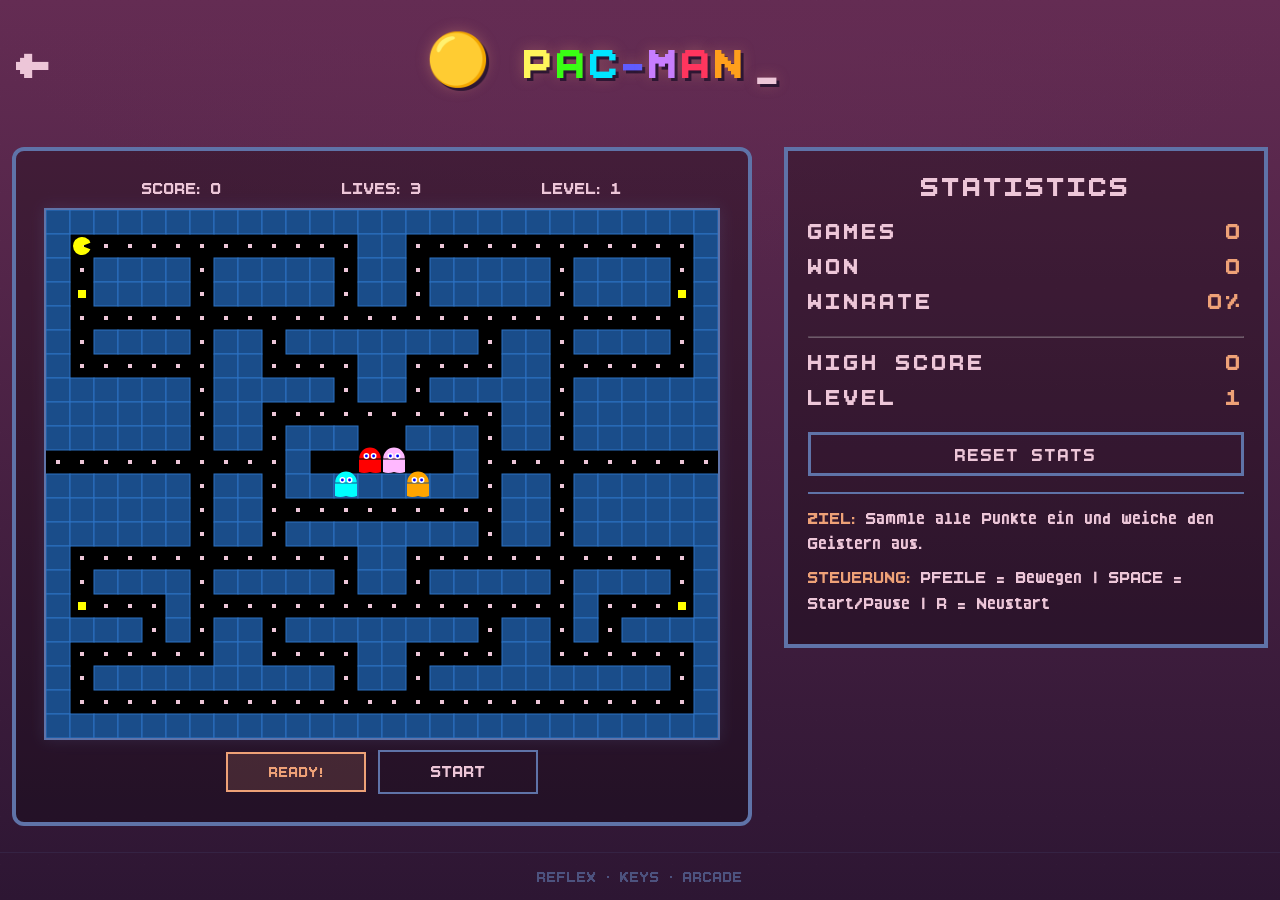
==== PacMan/PAC-MAN.html @ 53ac1c28 "Add files via upload" ====
<!DOCTYPE html>
<html lang="de">
<head>
  <meta charset="UTF-8">
  <title>PAC-MAN · Pixel Arcade</title>
  <meta name="viewport" content="width=device-width, initial-scale=1.0">
  <link rel="stylesheet" href="PAC-MAN.css">
</head>

<body>
  <div class="bg-grid"></div>

  <header class="topbar">
    <a href="../Startside/index.html" class="nav-back">←</a>
    <div class="console-container hover-zone">
      <span id="text"></span>
      <span class="console-underscore"></span>
      <span id="nextText" class="hidden-btn">⟳</span>
    </div>
  </header>

  <main class="pacman-home">
    <div class="pacman-wrapper">

      <!-- 🔥 DER KASTEN (DAS SOLL LEUCHTEN) -->
      <!-- JS greift auf .game-wrapper -->
      <section class="game-panel game-wrapper ms-panel">
        <div class="game-container">

          <!-- HEADER -->
          <div class="game-header">
            <span id="score-display">SCORE: <span id="score">0</span></span>
            <span id="lives-display">LIVES: <span id="lives">3</span></span>
            <span id="level-display">LEVEL: <span id="level">1</span></span>
          </div>

          <!-- ❌ NICHT animiert -->
          <!-- NUR Spielfeld -->
          <div class="game-field">
            <canvas id="gameCanvas"></canvas>
          </div>

          <!-- FOOTER -->
        <div class="game-footer">
        <span id="message" class="message">READY!</span>
        <button id="start-btn" class="start-btn">START</button>
        <button id="restart-btn" class="restart-btn hidden">RESTART</button>
        </div>


        </div>
      </section>

      <!-- STATS -->
      <aside class="record-panel">
        <h3>STATISTICS</h3>
        <div class="stat"><span>GAMES</span><span class="value" id="stat-games">0</span></div>
        <div class="stat"><span>WON</span><span class="value" id="stat-won">0</span></div>
        <div class="stat"><span>WINRATE</span><span class="value" id="stat-rate">0%</span></div>
        <hr style="margin:12px 0; opacity:.3">
        <div class="stat"><span>HIGH SCORE</span><span class="value" id="stat-high">0</span></div>
        <div class="stat"><span>LEVEL</span><span class="value" id="stat-level">1</span></div>
        <button id="reset-stats" class="restart-btn">RESET STATS</button>

        <div class="info-box">
          <p><strong>ZIEL:</strong> Sammle alle Punkte ein und weiche den Geistern aus.</p>
          <p><strong>STEUERUNG:</strong> PFEILE = Bewegen | SPACE = Start/Pause | R = Neustart</p>
        </div>
      </aside>

    </div>
  </main>

  <footer class="controls-footer controls-centered">
    <span>REFLEX · KEYS · ARCADE</span>
  </footer>

  <script src="PAC-MAN.js"></script>
</body>
</html>
---- PacMan/PAC-MAN.css ----
@font-face {
  font-family: "PixelGame";
  src: url("../fonts/BoldPixels.otf") format("opentype");
}

/* ================= COLORS ================= */
:root {
  --bg-dark: #2d1633;
  --bg-mid: #642c53;
  --warm: #eea177;
  --soft: #edc6d8;
  --cool: #5f73a8;
  --pacman-yellow: #ffff00;
  --ghost-red: #ff0000;
  --ghost-pink: #ffb8ff;
  --ghost-cyan: #00ffff;
  --ghost-orange: #ffa500;
}

/* ================= RESET ================= */
* {
  margin: 0;
  padding: 0;
  box-sizing: border-box;
  caret-color: transparent;
}

html, body {
  height: 100%;
  font-size: 1.35rem;
}

.hidden {
  display: none;
}

/* ================= ANIMATIONS ================= */
/* Grundzustand */
.game-wrapper {
  border: 3px solid rgba(255,255,255,.2);
  border-radius: 12px;
}

/* WIN */
.game-wrapper.win {
  animation: winPulse 1.2s ease-out;
  border-color: #4dff88;
  box-shadow: 0 0 30px rgba(77,255,136,.6);
}

@keyframes winPulse {
  0%   { transform: scale(1); }
  50%  { transform: scale(1.04); }
  100% { transform: scale(1); }
}

/* LOSE */
.game-wrapper.lose {
  animation: loseShake .6s ease;
  border-color: #ff4d4d;
  box-shadow: 0 0 30px rgba(255,77,77,.6);
}

@keyframes loseShake {
  0% { transform: translateX(0); }
  20% { transform: translateX(-6px); }
  40% { transform: translateX(6px); }
  60% { transform: translateX(-4px); }
  80% { transform: translateX(4px); }
  100% { transform: translateX(0); }
}



/* ================= BODY ================= */
body {
  font-family: "PixelGame", system-ui, sans-serif;
  background:
    radial-gradient(1200px 600px at 50% -10%, var(--bg-mid), transparent 60%),
    linear-gradient(180deg, var(--bg-mid), var(--bg-dark));
  color: var(--soft);
  overflow: hidden;
  display: flex;
  flex-direction: column;
}

/* ================= BACKGROUND GRID ================= */
.bg-grid {
  position: fixed;
  inset: 0;
  background:
    linear-gradient(rgba(255,255,255,.05) 1px, transparent 1px),
    linear-gradient(90deg, rgba(255,255,255,.05) 1px, transparent 1px);
  background-size: 48px 48px;
  opacity: .14;
  pointer-events: none;
  z-index: 0;
}

/* ================= HEADER ================= */
.topbar {
  position: relative;
  height: 120px;
  display: flex;
  align-items: center;
  justify-content: center;
  z-index: 10;
}

.nav-back {
  position: absolute;
  left: 16px;
  font-size: 3rem;
  color: var(--soft);
  text-decoration: none;
  transition: transform .2s ease, color .2s ease;
}

.nav-back:hover {
  color: var(--warm);
  transform: translateX(-4px);
}

.console-container {
  display: inline-flex;
  align-items: center;
  font-size: clamp(1.8rem, 4vw, 3rem);
  letter-spacing: 4px;
  text-shadow:
    3px 3px 0 var(--bg-dark),
    0 0 14px rgba(238,161,119,.35);
}

.console-underscore {
  margin-left: 6px;
  animation: blink 1s infinite;
}

@keyframes blink {
  0%, 50% { opacity: 1; }
  51%, 100% { opacity: 0; }
}

/* ================= CHARACTER ANIMATION ================= */
.char-drop {
  animation: drop 0.3s ease-out;
}

@keyframes drop {
  0% { transform: translateY(-20px); opacity: 0; }
  100% { transform: translateY(0); opacity: 1; }
}

.char-final {
  animation: glow 0.4s ease-out;
}

@keyframes glow {
  0% { opacity: 0; filter: brightness(1.5); }
  100% { opacity: 1; filter: brightness(1); }
}

/* ================= RELOAD ICON ================= */
.hidden-btn {
  margin-left: 18px;
  font-size: 2.3rem;
  margin-top: 30px;
  opacity: 0;
  cursor: pointer;
  transition: opacity .2s ease, transform .9s ease;
}

.hover-zone:hover .hidden-btn {
  opacity: .6;
}

.hidden-btn:hover {
  opacity: 1;
  transform: rotate(360deg);
}

/* ================= MAIN ================= */
.pacman-home {
  flex: 1;
  display: flex;
  align-items: center;
  justify-content: center;
  padding: 12px;
  z-index: 5;
  width: 100%;
  min-height: 0;
  overflow: auto;
}

.game-container {
  display: flex;
  flex-direction: column;
  align-items: center;
  gap: 10px;
}

.pacman-wrapper {
  display: flex;
  align-items: flex-start;
  gap: 32px;
}

/* ================= PANEL ================= */
.game-panel {
  border: 4px solid var(--cool);
  padding: 28px;
  background: rgba(0,0,0,.28);
}
.game-header {
  display: flex;
  justify-content: space-around;
  gap: 24px;
  width: 100%;
  max-width: 600px;
  font-size: 0.85rem;
  letter-spacing: 1px;
  text-align: center;
  padding: 0 12px;
}

.game-header span {
  flex: 1;
  color: var(--soft);
  white-space: nowrap;
}

#score-display, #lives-display, #level-display {
  font-weight: bold;
}

/* ================= CANVAS ================= */
#gameCanvas {
  background: #000;
  border: 2px solid var(--cool);
  display: block;
  image-rendering: pixelated;
  image-rendering: crisp-edges;
  max-width: 98vw;
  max-height: calc(100vh - 280px);
  width: auto;
  height: auto;
  box-shadow: 0 0 14px rgba(95,115,168,.2);
}

/* ================= GAME FOOTER ================= */
.game-footer {
  display: flex;
  align-items: center;
  justify-content: center;
  gap: 12px;
  width: 100%;
  flex-wrap: wrap;
}

.message {
  padding: 10px 20px;
  background: rgba(238,161,119,.15);
  border: 2px solid var(--warm);
  text-align: center;
  font-size: 0.75rem;
  color: var(--warm);
  letter-spacing: 1px;
  min-width: 140px;
  height: 40px;
  display: flex;
  align-items: center;
  justify-content: center;
  animation: pulse 1s infinite;
  white-space: nowrap;
}

@keyframes pulse {
  0%, 100% { opacity: 1; }
  50% { opacity: 0.6; }
}

/* ================= START BUTTON ================= */
.start-btn {
  background: transparent;
  border: 2px solid var(--cool);
  color: var(--soft);
  font-family: inherit;
  font-size: 0.85rem;
  padding: 10px 20px;
  height: 44px;
  min-width: 160px;
  cursor: pointer;
  letter-spacing: 1px;
  transition: transform .25s ease, background .25s ease, box-shadow .25s ease;
  white-space: nowrap;
  display: flex;
  align-items: center;
  justify-content: center;
}

.start-btn:hover {
  background: rgba(238,161,119,.15);
  box-shadow: 0 0 12px rgba(238,161,119,.35);
  transform: scale(1.05);
}

.start-btn:active {
  transform: scale(0.95);
}

/* ================= WIN/LOSS ANIMATIONS ================= */
.game-container.win {
  animation: winPulse 1.2s ease-out;
}

@keyframes winPulse {
  0% { transform: scale(1); }
  50% { transform: scale(1.04); }
  100% { transform: scale(1); }
}

.game-container.lose {
  animation: loseShake .6s ease;
}

/* ================= STATS ================= */
.record-panel {
  min-width: 240px;
  border: 4px solid var(--cool);
  padding: 20px;
  background: rgba(0,0,0,.28);
  letter-spacing: 3px;
  height: fit-content;
  display: flex;
  flex-direction: column;
}

.record-panel h3 {
  font-size: 1.5rem;
  text-align: center;
  margin-bottom: 16px;
}

.record-panel .stat {
  display: flex;
  justify-content: space-between;
  margin-bottom: 10px;
  font-size: 1.2rem;
}

.record-panel .value {
  color: var(--warm);
}

.restart-btn {
  background: transparent;
  border: 3px solid var(--cool);
  color: var(--soft);
  font-family: inherit;
  font-size: 0.9rem;
  padding: 10px 20px;
  height: 44px;
  min-width: 160px;
  margin-top: 0;
  cursor: pointer;
  transition: background .25s ease, color .25s ease;
  letter-spacing: 2px;
}

/* Make reset-stats full width and consistent inside record panel / info box */
.record-panel .restart-btn,
.info-box .restart-btn {
  width: 100%;
  margin-top: 12px;
  padding: 10px 12px;
  box-sizing: border-box;
}

.restart-btn:hover {
  background: #fff;
  color: #000;
  transform: none;
}

.info-box {
  margin-top: 16px;
  padding-top: 12px;
  border-top: 2px solid var(--cool);
  font-size: 0.85rem;
  line-height: 1.4;
  letter-spacing: 1px;
}

.info-box p {
  margin-bottom: 8px;
}

.info-box strong {
  color: var(--warm);
}

@keyframes loseShake {
  0% { transform: translateX(0); }
  20% { transform: translateX(-6px); }
  40% { transform: translateX(6px); }
  60% { transform: translateX(-4px); }
  80% { transform: translateX(4px); }
  100% { transform: translateX(0); }
}

/* ================= FOOTER ================= */
.controls-footer {
  height: 48px;
  display: flex;
  align-items: center;
  justify-content: center;
  gap: 10px;
  font-size: 0.75rem;
  letter-spacing: 1px;
  color: var(--cool);
  opacity: 0.65;
  z-index: 10;
  border-top: 1px solid rgba(95,115,168,.2);
  flex-wrap: wrap;
  padding: 6px;
}

.controls-footer.controls-centered {
  justify-content: center;
  gap: 0.5rem;
  flex-wrap: wrap;
}

.separator {
  opacity: 0.4;
}

/* ================= SELECTION ================= */
::selection {
  background: rgba(238,161,119,.35);
  color: var(--bg-dark);
}

/* ================= RESPONSIVE ================= */
@media (max-width: 1024px) {
  .game-header {
    gap: 16px;
    font-size: 0.8rem;
  }

  #gameCanvas {
    max-width: 90vw;
  }

  .pacman-wrapper {
    gap: 24px;
  }

  .record-panel {
    min-width: 220px;
  }
}

@media (max-width: 768px) {
  .topbar {
    height: 100px;
  }

  .console-container {
    font-size: clamp(1.4rem, 3vw, 2.2rem);
  }

  .game-header {
    gap: 12px;
    font-size: 0.75rem;
  }

  .message {
    font-size: 0.7rem;
    padding: 8px 16px;
    min-width: 120px;
    height: 36px;
  }

  .start-btn {
    font-size: 0.7rem;
    padding: 8px 16px;
    min-width: 120px;
    height: 36px;
  }

  .controls-footer {
    height: 40px;
    gap: 6px;
    font-size: 0.65rem;
  }

  .pacman-wrapper {
    gap: 20px;
    flex-direction: column;
    align-items: center;
  }

  .record-panel {
    width: 100%;
    max-width: 600px;
  }

  .game-panel {
    padding: 20px;
  }
}

@media (max-width: 640px) {
  .topbar {
    height: 80px;
  }

  .nav-back {
    font-size: 2rem;
  }

  .console-container {
    font-size: clamp(1rem, 3vw, 1.8rem);
  }

  .game-header {
    flex-direction: column;
    gap: 6px;
    font-size: 0.7rem;
  }

  .controls-footer {
    height: auto;
    gap: 4px;
    padding: 4px;
    font-size: 0.6rem;
  }

  #gameCanvas {
    max-width: 95vw;
  }

  .message {
    font-size: 0.65rem;
    padding: 8px 14px;
    min-width: 110px;
    height: 34px;
  }

  .start-btn {
    font-size: 0.65rem;
    padding: 8px 14px;
    min-width: 110px;
    height: 34px;
  }

  .pacman-wrapper {
    flex-direction: column;
    gap: 16px;
  }

  .record-panel {
    width: 100%;
    max-width: 100%;
  }

  .record-panel h3 {
    font-size: 1.2rem;
  }

  .record-panel .stat {
    font-size: 1rem;
  }

  .game-panel {
    padding: 16px;
    border: 3px solid var(--cool);
  }
}
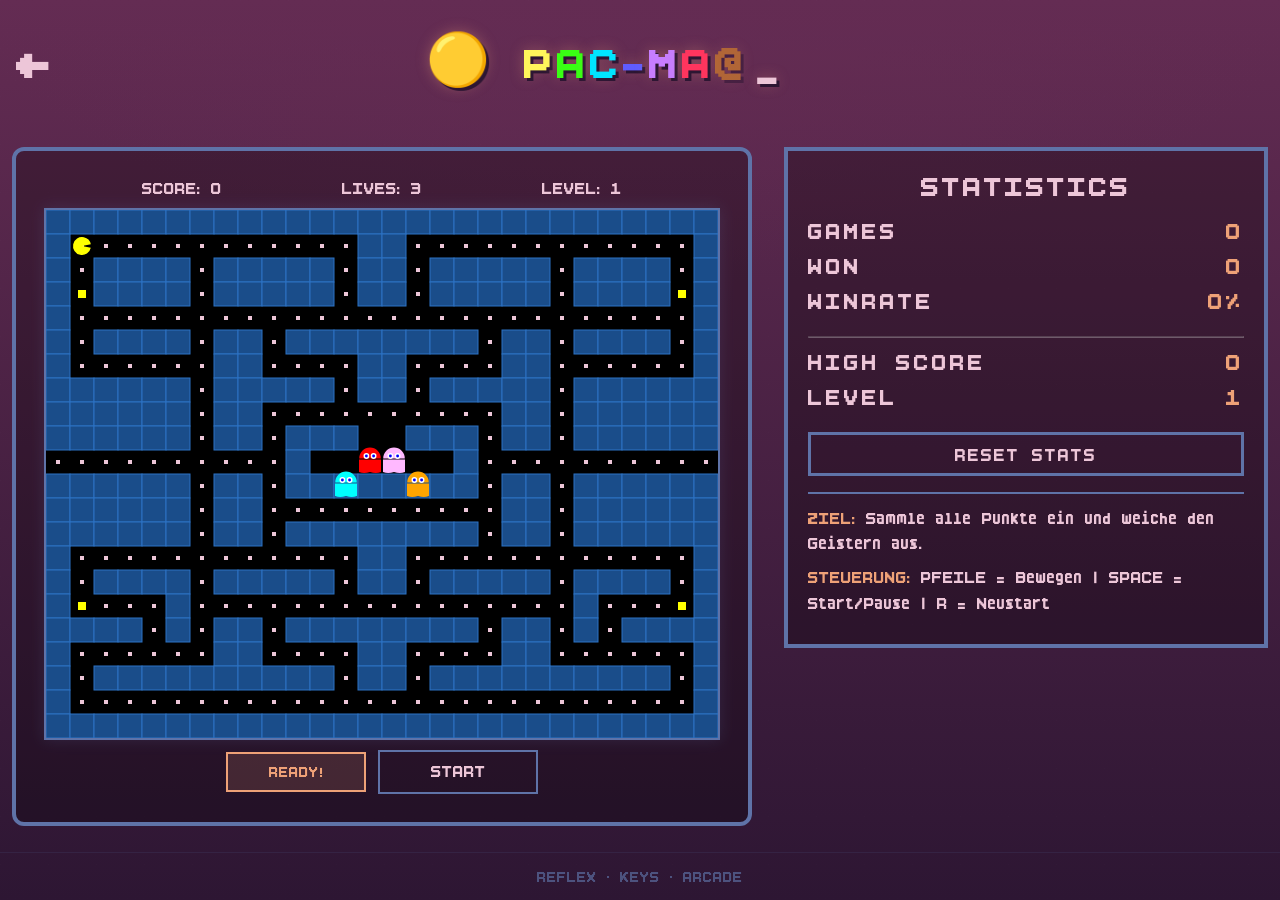
==== commit e5cc8c47: "Translate docs and comments to English Co-Authored-By: Claude Opus 5.5 <noreply@anthropic.com>" ====
--- a/PacMan/PAC-MAN.html
+++ b/PacMan/PAC-MAN.html
@@ -22,8 +22,8 @@
   <main class="pacman-home">
     <div class="pacman-wrapper">
 
-      <!-- 🔥 DER KASTEN (DAS SOLL LEUCHTEN) -->
-      <!-- JS greift auf .game-wrapper -->
+      <!-- Game box (gets the glow effect) -->
+      <!-- JS targets .game-wrapper -->
       <section class="game-panel game-wrapper ms-panel">
         <div class="game-container">
 
@@ -34,8 +34,8 @@
             <span id="level-display">LEVEL: <span id="level">1</span></span>
           </div>
 
-          <!-- ❌ NICHT animiert -->
-          <!-- NUR Spielfeld -->
+          <!-- Not animated -->
+          <!-- Playfield only -->
           <div class="game-field">
             <canvas id="gameCanvas"></canvas>
           </div>
--- a/PacMan/PAC-MAN.css
+++ b/PacMan/PAC-MAN.css
@@ -35,7 +35,7 @@
 }
 
 /* ================= ANIMATIONS ================= */
-/* Grundzustand */
+/* Base state */
 .game-wrapper {
   border: 3px solid rgba(255,255,255,.2);
   border-radius: 12px;
